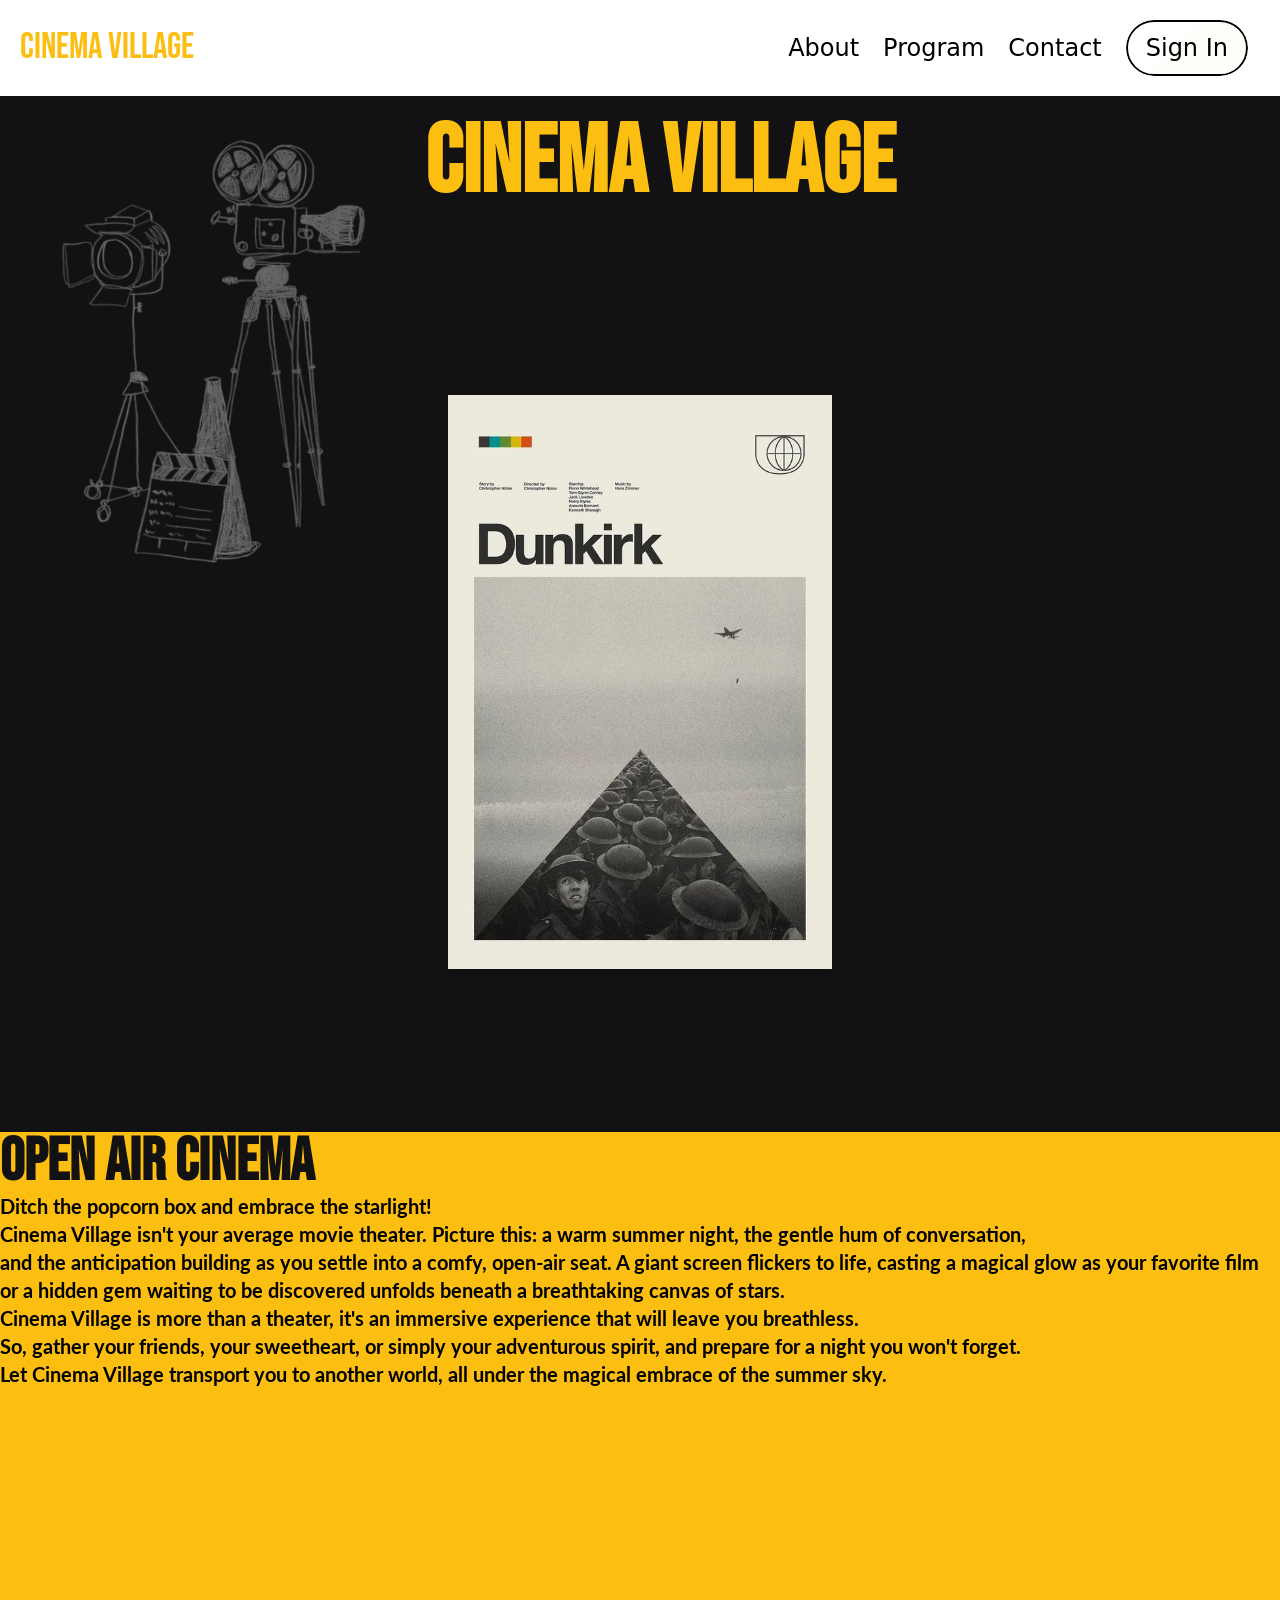
==== public/index.html @ d04175e1 "First Revamp Revamp of the first part of the site" ====
<!DOCTYPE html>

<html>

<head>
    <meta charset="utf-8">

    <title>Cinema Village</title>

    <meta name="description" content="">
    <meta name="viewport" content="width=device-width, initial-scale=1">

    <link rel="stylesheet" href="output.css">
    <script src="./script.js" defer></script>
    <script src="./Animation.js" defer></script>
    <script src="~/js/LoginSignUpForm.js" defer></script>
    <link rel="icon" href="./img/IuliaLogo.png">
    <link rel="preconnect" href="https://fonts.googleapis.com">
    <link rel="preconnect" href="https://fonts.gstatic.com" crossorigin>
    <link href="https://fonts.googleapis.com/css2?family=Bebas+Neue&family=Cormorant+Garamond:ital,wght@0,300;0,400;0,500;0,600;0,700;1,300;1,400;1,500;1,600;1,700&family=Fraunces:ital,opsz,wght@0,9..144,100..900;1,9..144,100..900&family=Gothic+A1&family=Hanken+Grotesk:ital,wght@0,100..900;1,100..900&family=Lato:ital,wght@0,100;0,300;0,400;0,700;0,900;1,100;1,300;1,400;1,700;1,900&family=Lora:ital,wght@0,400..700;1,400..700&family=Montserrat:ital,wght@0,100..900;1,100..900&family=Nunito:ital,wght@0,200..1000;1,200..1000&family=Playfair+Display:ital,wght@0,400..900;1,400..900&display=swap" rel="stylesheet">
   
    <script src="https://cdnjs.cloudflare.com/ajax/libs/animejs/3.2.2/anime.min.js" integrity="sha512-aNMyYYxdIxIaot0Y1/PLuEu3eipGCmsEUBrUq+7aVyPGMFH8z0eTP0tkqAvv34fzN6z+201d3T8HPb1svWSKHQ==" crossorigin="anonymous" referrerpolicy="no-referrer"></script>
    <script src="https://kit.fontawesome.com/7d75bced7a.js" crossorigin="anonymous"></script>
    <script src="https://ajax.googleapis.com/ajax/libs/jquery/3.7.1/jquery.min.js"></script>
    <script src="https://cdnjs.cloudflare.com/ajax/libs/jquery-validate/1.19.5/jquery.validate.min.js" integrity="sha512-rstIgDs0xPgmG6RX1Aba4KV5cWJbAMcvRCVmglpam9SoHZiUCyQVDdH2LPlxoHtrv17XWblE/V/PP+Tr04hbtA==" crossorigin="anonymous" referrerpolicy="no-referrer"></script>
    <script src="https://cdnjs.cloudflare.com/ajax/libs/jquery-validation-unobtrusive/4.0.0/jquery.validate.unobtrusive.min.js" integrity="sha512-xq+Vm8jC94ynOikewaQXMEkJIOBp7iArs3IhFWSWdRT3Pq8wFz46p+ZDFAR7kHnSFf+zUv52B3prRYnbDRdgog==" crossorigin="anonymous" referrerpolicy="no-referrer"></script>


</head>

<body class="">
    <div>
        <div id="overlay" class="fixed bg-opacity-30 bg-night h-screen w-screen z-30 hidden ">
            <div class="flex flex-row-reverse mr-8 mt-6 opacity-100 ">
                <button id="close" class="opacity-100">

                    <span class="absolute block w-10  h-1 rounded-full rotate-45 bg-night opacity-100"></span>
                    <span class="block w-10  h-1 rounded-full -rotate-45 bg-night opacity-100"></span>

                </button>
            </div>

            <div class="flex items-center justify-center">
                <div id="transition" class="z-20 flex flex-col items-center content-center justify-evenly rounded-l-full bg-lavender-bush">

                    <img class="w-36 h-auto " src="./img/IuliaLogo.png">
                    <button id="logIn" class="mb-4 ml-10 text-lg font-BarlowSemiCondensed text-neutral-400">Log In -></button>

                </div>
                <div>
                    <div id="SignUp" class="z-30 text-center h-auto gap-5 w-44 mt-5 p-28 pt-4 bg-mustard-100 rounded-xl flex flex-col justify-start items-center md:px-44 shadow-2xl">

                        <h1 id="FormTitle" class=" w-48 text-lavender-bush font-Fraunces text-4xl p-0 m-0 mb-2 ">Sign Up</h1>

                        <partial name="/Views/Shared/Forms/FormSignUp.cshtml" model="@Model.SignUpAppModel" />

                    </div>

                    <div id="LogIn" class="hidden z-30 text-center h-auto gap-5 w-44 mt-5 p-28 pt-4 bg-mustard-100 rounded-xl flex flex-col justify-start items-center md:px-44 shadow-2xl">

                        <h1 id="FormTitle" class=" w-48 text-lavender-bush font-Fraunces text-4xl p-0 m-0 mb-2 ">Log In</h1>

                        <partial name="/Views/Shared/Forms/FormLogIn.cshtml" model="@Model.LogInAppModel" />

                    </div>


                </div>
            </div>
        </div>
    </div>

    <div>
        <nav class="flex items-center justify-between bg-zinc-50 p-5 text-slate-700">
            <a href="/" class="text-4xl font-Bebas-Neue text-mustard-200">Cinema Village</a>
            <ul id="navItems" class="hidden items-center sm:flex md:flex-row md:gap-6 md:mr-3 md:text-2xl md:visible">

                <li class="hover:text-mustard-200"> <a href="./">About</a></li>
                <li class="hover:text-mustard-200"> <a href="./ProgramFilme.html">Program</a></li>
                <li class="hover:text-mustard-200"> <a href="./">Contact</a></li>

        
                <button id="join" class="relative inline-flex items-center justify-start px-5 py-3 overflow-hidden font-BarlowSemiCondensed rounded-full group">
                    <span class="w-32 h-32 rotate-45 translate-x-12 -translate-y-2 absolute left-0 top-0 bg-mustard-200 opacity-[3%]"></span>
                    <span class="absolute top-0 left-0 w-48 h-48 -mt-1 transition-all duration-500 ease-in-out rotate-45 -translate-x-56 -translate-y-24 bg-mustard-100 opacity-100 group-hover:-translate-x-8"></span>
                    <span class="relative w-full text-left text-slate-800 transition-colors duration-200 ease-in-out group-hover:text-white">
                        Sign In
                    </span>
                    <span class="absolute inset-0 border-2 border-slate-800 rounded-full hover:border-red-400"></span>

                </button>
            </ul>
        </nav>
    </div>

    <div  class="h-screen">
        <div class=" gap-0 flex items-center justify-center flex-col bg-night">

            <div class="text-center ">
                <h1 class="w-full text-8xl z-20 m-5 font-Bebas-Neue font-bold text-mustard-200">Cinema Village</h1>
            </div>
            <div class="grid grid-cols-3 grid-rows-1 ">
                <div class="col-start-1 col-span-1 row-start-1 relative md:bottom-1/4  2xl:bottom-[10%] opacity-50">
                    <img class="invert" src="./img/HeroImage.png">
                </div>
                <div id="mainBackground" class="col-span-3 col-start-1 row-start-1 flex flex-grow overscroll-none items-center justify-center h-screen w-full relative bg-no-repeat bg-center bg-auto">

                    <div class="relative m-0 left-20 scale-75 grayscale max-w-96 h-auto rounded-lg opacity-70 shadow-md">
                        <button id="prev">
                            <img id="img3" src="https://i.pinimg.com/564x/5a/6c/d5/5a6cd5209511b24562fc58f6d86dac2a.jpg">
                        </button>
                    </div>

                    <div class="relative m-0 max-w-96 z-20 rounded-md hover:ease-in hover:duration-200 hover:scale-110
                            sm:max-w-96
                            md:max-w-96 md:h-auto md:shadow-lg ">
                        <img id="img1" class="" src="img/MoviePoster1.jpg">

                    </div>
                    <div class=" relative right-20 m-0 max-w-96 scale-75
                            sm:max-w-96
                            md:max-w-96 md:h-auto  md:rounded-md md:opacity-70 md:shadow-md grayscale">
                        <button id="next">
                            <img id="img2" src="https://i.pinimg.com/564x/c4/a1/66/c4a1662eec2aeb848ed172b3677eb02b.jpg">
                        </button>
                    </div>
                
                </div>
            </div>
        </div>
        <div class="bg-mustard-200 h-screen">
            <h1 class="text-6xl font-Bebas-Neue text-night font-bold">Open Air Cinema</h1>
            <p class="text-xl text-zinc-800 font-Lato font-bold">
                Ditch the popcorn box and embrace the starlight! 
                <br>
                    Cinema Village isn't your average movie theater. Picture this: a warm summer night, the gentle hum of conversation,
                    <br>
                        and the anticipation building as you settle into a comfy, open-air seat. A giant screen flickers to life, casting a magical glow as your favorite film
                        <br> or a hidden gem waiting to be discovered unfolds beneath a breathtaking canvas of stars. 
                        <br>Cinema Village is more than a theater, it's an immersive experience that will leave you breathless. 
                        <br>So, gather your friends, your sweetheart, or simply your adventurous spirit, and prepare for a night you won't forget.
                        <br>
                            Let Cinema Village transport you to another world, all under the magical embrace of the summer sky.
            </p>
        </div>
    </div>
    
   
</body>

</html>
---- public/output.css ----
/*
! tailwindcss v3.4.3 | MIT License | https://tailwindcss.com
*/

/*
1. Prevent padding and border from affecting element width. (https://github.com/mozdevs/cssremedy/issues/4)
2. Allow adding a border to an element by just adding a border-width. (https://github.com/tailwindcss/tailwindcss/pull/116)
*/

*,
::before,
::after {
  box-sizing: border-box;
  /* 1 */
  border-width: 0;
  /* 2 */
  border-style: solid;
  /* 2 */
  border-color: currentColor;
  /* 2 */
}

::before,
::after {
  --tw-content: '';
}

/*
1. Use a consistent sensible line-height in all browsers.
2. Prevent adjustments of font size after orientation changes in iOS.
3. Use a more readable tab size.
4. Use the user's configured `sans` font-family by default.
5. Use the user's configured `sans` font-feature-settings by default.
6. Use the user's configured `sans` font-variation-settings by default.
7. Disable tap highlights on iOS
*/

html,
:host {
  line-height: 1.5;
  /* 1 */
  -webkit-text-size-adjust: 100%;
  /* 2 */
  -moz-tab-size: 4;
  /* 3 */
  -o-tab-size: 4;
     tab-size: 4;
  /* 3 */
  font-family: ui-sans-serif, system-ui, sans-serif, "Apple Color Emoji", "Segoe UI Emoji", "Segoe UI Symbol", "Noto Color Emoji";
  /* 4 */
  font-feature-settings: normal;
  /* 5 */
  font-variation-settings: normal;
  /* 6 */
  -webkit-tap-highlight-color: transparent;
  /* 7 */
}

/*
1. Remove the margin in all browsers.
2. Inherit line-height from `html` so users can set them as a class directly on the `html` element.
*/

body {
  margin: 0;
  /* 1 */
  line-height: inherit;
  /* 2 */
}

/*
1. Add the correct height in Firefox.
2. Correct the inheritance of border color in Firefox. (https://bugzilla.mozilla.org/show_bug.cgi?id=190655)
3. Ensure horizontal rules are visible by default.
*/

hr {
  height: 0;
  /* 1 */
  color: inherit;
  /* 2 */
  border-top-width: 1px;
  /* 3 */
}

/*
Add the correct text decoration in Chrome, Edge, and Safari.
*/

abbr:where([title]) {
  -webkit-text-decoration: underline dotted;
          text-decoration: underline dotted;
}

/*
Remove the default font size and weight for headings.
*/

h1,
h2,
h3,
h4,
h5,
h6 {
  font-size: inherit;
  font-weight: inherit;
}

/*
Reset links to optimize for opt-in styling instead of opt-out.
*/

a {
  color: inherit;
  text-decoration: inherit;
}

/*
Add the correct font weight in Edge and Safari.
*/

b,
strong {
  font-weight: bolder;
}

/*
1. Use the user's configured `mono` font-family by default.
2. Use the user's configured `mono` font-feature-settings by default.
3. Use the user's configured `mono` font-variation-settings by default.
4. Correct the odd `em` font sizing in all browsers.
*/

code,
kbd,
samp,
pre {
  font-family: ui-monospace, SFMono-Regular, Menlo, Monaco, Consolas, "Liberation Mono", "Courier New", monospace;
  /* 1 */
  font-feature-settings: normal;
  /* 2 */
  font-variation-settings: normal;
  /* 3 */
  font-size: 1em;
  /* 4 */
}

/*
Add the correct font size in all browsers.
*/

small {
  font-size: 80%;
}

/*
Prevent `sub` and `sup` elements from affecting the line height in all browsers.
*/

sub,
sup {
  font-size: 75%;
  line-height: 0;
  position: relative;
  vertical-align: baseline;
}

sub {
  bottom: -0.25em;
}

sup {
  top: -0.5em;
}

/*
1. Remove text indentation from table contents in Chrome and Safari. (https://bugs.chromium.org/p/chromium/issues/detail?id=999088, https://bugs.webkit.org/show_bug.cgi?id=201297)
2. Correct table border color inheritance in all Chrome and Safari. (https://bugs.chromium.org/p/chromium/issues/detail?id=935729, https://bugs.webkit.org/show_bug.cgi?id=195016)
3. Remove gaps between table borders by default.
*/

table {
  text-indent: 0;
  /* 1 */
  border-color: inherit;
  /* 2 */
  border-collapse: collapse;
  /* 3 */
}

/*
1. Change the font styles in all browsers.
2. Remove the margin in Firefox and Safari.
3. Remove default padding in all browsers.
*/

button,
input,
optgroup,
select,
textarea {
  font-family: inherit;
  /* 1 */
  font-feature-settings: inherit;
  /* 1 */
  font-variation-settings: inherit;
  /* 1 */
  font-size: 100%;
  /* 1 */
  font-weight: inherit;
  /* 1 */
  line-height: inherit;
  /* 1 */
  letter-spacing: inherit;
  /* 1 */
  color: inherit;
  /* 1 */
  margin: 0;
  /* 2 */
  padding: 0;
  /* 3 */
}

/*
Remove the inheritance of text transform in Edge and Firefox.
*/

button,
select {
  text-transform: none;
}

/*
1. Correct the inability to style clickable types in iOS and Safari.
2. Remove default button styles.
*/

button,
input:where([type='button']),
input:where([type='reset']),
input:where([type='submit']) {
  -webkit-appearance: button;
  /* 1 */
  background-color: transparent;
  /* 2 */
  background-image: none;
  /* 2 */
}

/*
Use the modern Firefox focus style for all focusable elements.
*/

:-moz-focusring {
  outline: auto;
}

/*
Remove the additional `:invalid` styles in Firefox. (https://github.com/mozilla/gecko-dev/blob/2f9eacd9d3d995c937b4251a5557d95d494c9be1/layout/style/res/forms.css#L728-L737)
*/

:-moz-ui-invalid {
  box-shadow: none;
}

/*
Add the correct vertical alignment in Chrome and Firefox.
*/

progress {
  vertical-align: baseline;
}

/*
Correct the cursor style of increment and decrement buttons in Safari.
*/

::-webkit-inner-spin-button,
::-webkit-outer-spin-button {
  height: auto;
}

/*
1. Correct the odd appearance in Chrome and Safari.
2. Correct the outline style in Safari.
*/

[type='search'] {
  -webkit-appearance: textfield;
  /* 1 */
  outline-offset: -2px;
  /* 2 */
}

/*
Remove the inner padding in Chrome and Safari on macOS.
*/

::-webkit-search-decoration {
  -webkit-appearance: none;
}

/*
1. Correct the inability to style clickable types in iOS and Safari.
2. Change font properties to `inherit` in Safari.
*/

::-webkit-file-upload-button {
  -webkit-appearance: button;
  /* 1 */
  font: inherit;
  /* 2 */
}

/*
Add the correct display in Chrome and Safari.
*/

summary {
  display: list-item;
}

/*
Removes the default spacing and border for appropriate elements.
*/

blockquote,
dl,
dd,
h1,
h2,
h3,
h4,
h5,
h6,
hr,
figure,
p,
pre {
  margin: 0;
}

fieldset {
  margin: 0;
  padding: 0;
}

legend {
  padding: 0;
}

ol,
ul,
menu {
  list-style: none;
  margin: 0;
  padding: 0;
}

/*
Reset default styling for dialogs.
*/

dialog {
  padding: 0;
}

/*
Prevent resizing textareas horizontally by default.
*/

textarea {
  resize: vertical;
}

/*
1. Reset the default placeholder opacity in Firefox. (https://github.com/tailwindlabs/tailwindcss/issues/3300)
2. Set the default placeholder color to the user's configured gray 400 color.
*/

input::-moz-placeholder, textarea::-moz-placeholder {
  opacity: 1;
  /* 1 */
  color: #9ca3af;
  /* 2 */
}

input::placeholder,
textarea::placeholder {
  opacity: 1;
  /* 1 */
  color: #9ca3af;
  /* 2 */
}

/*
Set the default cursor for buttons.
*/

button,
[role="button"] {
  cursor: pointer;
}

/*
Make sure disabled buttons don't get the pointer cursor.
*/

:disabled {
  cursor: default;
}

/*
1. Make replaced elements `display: block` by default. (https://github.com/mozdevs/cssremedy/issues/14)
2. Add `vertical-align: middle` to align replaced elements more sensibly by default. (https://github.com/jensimmons/cssremedy/issues/14#issuecomment-634934210)
   This can trigger a poorly considered lint error in some tools but is included by design.
*/

img,
svg,
video,
canvas,
audio,
iframe,
embed,
object {
  display: block;
  /* 1 */
  vertical-align: middle;
  /* 2 */
}

/*
Constrain images and videos to the parent width and preserve their intrinsic aspect ratio. (https://github.com/mozdevs/cssremedy/issues/14)
*/

img,
video {
  max-width: 100%;
  height: auto;
}

/* Make elements with the HTML hidden attribute stay hidden by default */

[hidden] {
  display: none;
}

*, ::before, ::after {
  --tw-border-spacing-x: 0;
  --tw-border-spacing-y: 0;
  --tw-translate-x: 0;
  --tw-translate-y: 0;
  --tw-rotate: 0;
  --tw-skew-x: 0;
  --tw-skew-y: 0;
  --tw-scale-x: 1;
  --tw-scale-y: 1;
  --tw-pan-x:  ;
  --tw-pan-y:  ;
  --tw-pinch-zoom:  ;
  --tw-scroll-snap-strictness: proximity;
  --tw-gradient-from-position:  ;
  --tw-gradient-via-position:  ;
  --tw-gradient-to-position:  ;
  --tw-ordinal:  ;
  --tw-slashed-zero:  ;
  --tw-numeric-figure:  ;
  --tw-numeric-spacing:  ;
  --tw-numeric-fraction:  ;
  --tw-ring-inset:  ;
  --tw-ring-offset-width: 0px;
  --tw-ring-offset-color: #fff;
  --tw-ring-color: rgb(59 130 246 / 0.5);
  --tw-ring-offset-shadow: 0 0 #0000;
  --tw-ring-shadow: 0 0 #0000;
  --tw-shadow: 0 0 #0000;
  --tw-shadow-colored: 0 0 #0000;
  --tw-blur:  ;
  --tw-brightness:  ;
  --tw-contrast:  ;
  --tw-grayscale:  ;
  --tw-hue-rotate:  ;
  --tw-invert:  ;
  --tw-saturate:  ;
  --tw-sepia:  ;
  --tw-drop-shadow:  ;
  --tw-backdrop-blur:  ;
  --tw-backdrop-brightness:  ;
  --tw-backdrop-contrast:  ;
  --tw-backdrop-grayscale:  ;
  --tw-backdrop-hue-rotate:  ;
  --tw-backdrop-invert:  ;
  --tw-backdrop-opacity:  ;
  --tw-backdrop-saturate:  ;
  --tw-backdrop-sepia:  ;
  --tw-contain-size:  ;
  --tw-contain-layout:  ;
  --tw-contain-paint:  ;
  --tw-contain-style:  ;
}

::backdrop {
  --tw-border-spacing-x: 0;
  --tw-border-spacing-y: 0;
  --tw-translate-x: 0;
  --tw-translate-y: 0;
  --tw-rotate: 0;
  --tw-skew-x: 0;
  --tw-skew-y: 0;
  --tw-scale-x: 1;
  --tw-scale-y: 1;
  --tw-pan-x:  ;
  --tw-pan-y:  ;
  --tw-pinch-zoom:  ;
  --tw-scroll-snap-strictness: proximity;
  --tw-gradient-from-position:  ;
  --tw-gradient-via-position:  ;
  --tw-gradient-to-position:  ;
  --tw-ordinal:  ;
  --tw-slashed-zero:  ;
  --tw-numeric-figure:  ;
  --tw-numeric-spacing:  ;
  --tw-numeric-fraction:  ;
  --tw-ring-inset:  ;
  --tw-ring-offset-width: 0px;
  --tw-ring-offset-color: #fff;
  --tw-ring-color: rgb(59 130 246 / 0.5);
  --tw-ring-offset-shadow: 0 0 #0000;
  --tw-ring-shadow: 0 0 #0000;
  --tw-shadow: 0 0 #0000;
  --tw-shadow-colored: 0 0 #0000;
  --tw-blur:  ;
  --tw-brightness:  ;
  --tw-contrast:  ;
  --tw-grayscale:  ;
  --tw-hue-rotate:  ;
  --tw-invert:  ;
  --tw-saturate:  ;
  --tw-sepia:  ;
  --tw-drop-shadow:  ;
  --tw-backdrop-blur:  ;
  --tw-backdrop-brightness:  ;
  --tw-backdrop-contrast:  ;
  --tw-backdrop-grayscale:  ;
  --tw-backdrop-hue-rotate:  ;
  --tw-backdrop-invert:  ;
  --tw-backdrop-opacity:  ;
  --tw-backdrop-saturate:  ;
  --tw-backdrop-sepia:  ;
  --tw-contain-size:  ;
  --tw-contain-layout:  ;
  --tw-contain-paint:  ;
  --tw-contain-style:  ;
}

.visible {
  visibility: visible;
}

.fixed {
  position: fixed;
}

.absolute {
  position: absolute;
}

.relative {
  position: relative;
}

.inset-0 {
  inset: 0px;
}

.bottom-96 {
  bottom: 24rem;
}

.left-0 {
  left: 0px;
}

.left-20 {
  left: 5rem;
}

.right-20 {
  right: 5rem;
}

.top-0 {
  top: 0px;
}

.z-20 {
  z-index: 20;
}

.z-30 {
  z-index: 30;
}

.z-\[10\] {
  z-index: 10;
}

.col-span-1 {
  grid-column: span 1 / span 1;
}

.col-span-3 {
  grid-column: span 3 / span 3;
}

.col-start-1 {
  grid-column-start: 1;
}

.col-start-2 {
  grid-column-start: 2;
}

.col-end-2 {
  grid-column-end: 2;
}

.col-end-3 {
  grid-column-end: 3;
}

.col-end-5 {
  grid-column-end: 5;
}

.row-span-2 {
  grid-row: span 2 / span 2;
}

.row-start-1 {
  grid-row-start: 1;
}

.row-start-2 {
  grid-row-start: 2;
}

.row-end-2 {
  grid-row-end: 2;
}

.row-end-3 {
  grid-row-end: 3;
}

.m-0 {
  margin: 0px;
}

.m-10 {
  margin: 2.5rem;
}

.m-4 {
  margin: 1rem;
}

.m-5 {
  margin: 1.25rem;
}

.-mt-1 {
  margin-top: -0.25rem;
}

.mb-2 {
  margin-bottom: 0.5rem;
}

.mb-4 {
  margin-bottom: 1rem;
}

.ml-10 {
  margin-left: 2.5rem;
}

.ml-7 {
  margin-left: 1.75rem;
}

.mr-10 {
  margin-right: 2.5rem;
}

.mr-8 {
  margin-right: 2rem;
}

.mt-5 {
  margin-top: 1.25rem;
}

.mt-6 {
  margin-top: 1.5rem;
}

.block {
  display: block;
}

.inline-block {
  display: inline-block;
}

.inline {
  display: inline;
}

.flex {
  display: flex;
}

.inline-flex {
  display: inline-flex;
}

.grid {
  display: grid;
}

.hidden {
  display: none;
}

.h-1 {
  height: 0.25rem;
}

.h-32 {
  height: 8rem;
}

.h-48 {
  height: 12rem;
}

.h-56 {
  height: 14rem;
}

.h-auto {
  height: auto;
}

.h-full {
  height: 100%;
}

.h-screen {
  height: 100vh;
}

.w-1\/2 {
  width: 50%;
}

.w-10 {
  width: 2.5rem;
}

.w-3\/4 {
  width: 75%;
}

.w-32 {
  width: 8rem;
}

.w-36 {
  width: 9rem;
}

.w-44 {
  width: 11rem;
}

.w-48 {
  width: 12rem;
}

.w-7 {
  width: 1.75rem;
}

.w-fit {
  width: -moz-fit-content;
  width: fit-content;
}

.w-full {
  width: 100%;
}

.w-screen {
  width: 100vw;
}

.max-w-96 {
  max-width: 24rem;
}

.flex-grow {
  flex-grow: 1;
}

.-translate-x-56 {
  --tw-translate-x: -14rem;
  transform: translate(var(--tw-translate-x), var(--tw-translate-y)) rotate(var(--tw-rotate)) skewX(var(--tw-skew-x)) skewY(var(--tw-skew-y)) scaleX(var(--tw-scale-x)) scaleY(var(--tw-scale-y));
}

.-translate-y-2 {
  --tw-translate-y: -0.5rem;
  transform: translate(var(--tw-translate-x), var(--tw-translate-y)) rotate(var(--tw-rotate)) skewX(var(--tw-skew-x)) skewY(var(--tw-skew-y)) scaleX(var(--tw-scale-x)) scaleY(var(--tw-scale-y));
}

.-translate-y-24 {
  --tw-translate-y: -6rem;
  transform: translate(var(--tw-translate-x), var(--tw-translate-y)) rotate(var(--tw-rotate)) skewX(var(--tw-skew-x)) skewY(var(--tw-skew-y)) scaleX(var(--tw-scale-x)) scaleY(var(--tw-scale-y));
}

.translate-x-1 {
  --tw-translate-x: 0.25rem;
  transform: translate(var(--tw-translate-x), var(--tw-translate-y)) rotate(var(--tw-rotate)) skewX(var(--tw-skew-x)) skewY(var(--tw-skew-y)) scaleX(var(--tw-scale-x)) scaleY(var(--tw-scale-y));
}

.translate-x-12 {
  --tw-translate-x: 3rem;
  transform: translate(var(--tw-translate-x), var(--tw-translate-y)) rotate(var(--tw-rotate)) skewX(var(--tw-skew-x)) skewY(var(--tw-skew-y)) scaleX(var(--tw-scale-x)) scaleY(var(--tw-scale-y));
}

.translate-y-1 {
  --tw-translate-y: 0.25rem;
  transform: translate(var(--tw-translate-x), var(--tw-translate-y)) rotate(var(--tw-rotate)) skewX(var(--tw-skew-x)) skewY(var(--tw-skew-y)) scaleX(var(--tw-scale-x)) scaleY(var(--tw-scale-y));
}

.-rotate-45 {
  --tw-rotate: -45deg;
  transform: translate(var(--tw-translate-x), var(--tw-translate-y)) rotate(var(--tw-rotate)) skewX(var(--tw-skew-x)) skewY(var(--tw-skew-y)) scaleX(var(--tw-scale-x)) scaleY(var(--tw-scale-y));
}

.rotate-45 {
  --tw-rotate: 45deg;
  transform: translate(var(--tw-translate-x), var(--tw-translate-y)) rotate(var(--tw-rotate)) skewX(var(--tw-skew-x)) skewY(var(--tw-skew-y)) scaleX(var(--tw-scale-x)) scaleY(var(--tw-scale-y));
}

.scale-75 {
  --tw-scale-x: .75;
  --tw-scale-y: .75;
  transform: translate(var(--tw-translate-x), var(--tw-translate-y)) rotate(var(--tw-rotate)) skewX(var(--tw-skew-x)) skewY(var(--tw-skew-y)) scaleX(var(--tw-scale-x)) scaleY(var(--tw-scale-y));
}

.transform {
  transform: translate(var(--tw-translate-x), var(--tw-translate-y)) rotate(var(--tw-rotate)) skewX(var(--tw-skew-x)) skewY(var(--tw-skew-y)) scaleX(var(--tw-scale-x)) scaleY(var(--tw-scale-y));
}

.grid-cols-3 {
  grid-template-columns: repeat(3, minmax(0, 1fr));
}

.grid-rows-1 {
  grid-template-rows: repeat(1, minmax(0, 1fr));
}

.grid-rows-2 {
  grid-template-rows: repeat(2, minmax(0, 1fr));
}

.flex-row-reverse {
  flex-direction: row-reverse;
}

.flex-col {
  flex-direction: column;
}

.flex-wrap {
  flex-wrap: wrap;
}

.content-center {
  align-content: center;
}

.items-center {
  align-items: center;
}

.justify-start {
  justify-content: flex-start;
}

.justify-center {
  justify-content: center;
}

.justify-between {
  justify-content: space-between;
}

.justify-evenly {
  justify-content: space-evenly;
}

.justify-items-center {
  justify-items: center;
}

.gap-0 {
  gap: 0px;
}

.gap-4 {
  gap: 1rem;
}

.gap-5 {
  gap: 1.25rem;
}

.gap-7 {
  gap: 1.75rem;
}

.overflow-hidden {
  overflow: hidden;
}

.overscroll-none {
  overscroll-behavior: none;
}

.rounded-full {
  border-radius: 9999px;
}

.rounded-lg {
  border-radius: 0.5rem;
}

.rounded-md {
  border-radius: 0.375rem;
}

.rounded-xl {
  border-radius: 0.75rem;
}

.rounded-l-full {
  border-top-left-radius: 9999px;
  border-bottom-left-radius: 9999px;
}

.rounded-r-full {
  border-top-right-radius: 9999px;
  border-bottom-right-radius: 9999px;
}

.rounded-t-xl {
  border-top-left-radius: 0.75rem;
  border-top-right-radius: 0.75rem;
}

.border-2 {
  border-width: 2px;
}

.border-b-2 {
  border-bottom-width: 2px;
}

.border-b-4 {
  border-bottom-width: 4px;
}

.border-lavender-bush {
  --tw-border-opacity: 1;
  border-color: rgb(238 238 238 / var(--tw-border-opacity));
}

.border-mustard-200 {
  --tw-border-opacity: 1;
  border-color: rgb(252 190 17 / var(--tw-border-opacity));
}

.bg-lavender-bush {
  --tw-bg-opacity: 1;
  background-color: rgb(238 238 238 / var(--tw-bg-opacity));
}

.bg-mustard-100 {
  --tw-bg-opacity: 1;
  background-color: rgb(255 212 71 / var(--tw-bg-opacity));
}

.bg-mustard-200 {
  --tw-bg-opacity: 1;
  background-color: rgb(252 190 17 / var(--tw-bg-opacity));
}

.bg-night {
  --tw-bg-opacity: 1;
  background-color: rgb(18 17 19 / var(--tw-bg-opacity));
}

.bg-opacity-30 {
  --tw-bg-opacity: 0.3;
}

.bg-auto {
  background-size: auto;
}

.bg-center {
  background-position: center;
}

.bg-no-repeat {
  background-repeat: no-repeat;
}

.p-0 {
  padding: 0px;
}

.p-28 {
  padding: 7rem;
}

.p-5 {
  padding: 1.25rem;
}

.px-10 {
  padding-left: 2.5rem;
  padding-right: 2.5rem;
}

.px-4 {
  padding-left: 1rem;
  padding-right: 1rem;
}

.px-5 {
  padding-left: 1.25rem;
  padding-right: 1.25rem;
}

.py-3 {
  padding-top: 0.75rem;
  padding-bottom: 0.75rem;
}

.py-4 {
  padding-top: 1rem;
  padding-bottom: 1rem;
}

.pt-4 {
  padding-top: 1rem;
}

.text-left {
  text-align: left;
}

.text-center {
  text-align: center;
}

.font-Bebas-Neue {
  font-family: Bebas Neue, serif;
}

.font-Hanken-Grotesk {
  font-family: Hanken Grotesk, serif;
}

.font-Lato {
  font-family: Lato, serif;
}

.text-2xl {
  font-size: 1.5rem;
  line-height: 2rem;
}

.text-4xl {
  font-size: 2.25rem;
  line-height: 2.5rem;
}

.text-6xl {
  font-size: 3.75rem;
  line-height: 1;
}

.text-8xl {
  font-size: 6rem;
  line-height: 1;
}

.text-lg {
  font-size: 1.125rem;
  line-height: 1.75rem;
}

.text-xl {
  font-size: 1.25rem;
  line-height: 1.75rem;
}

.font-bold {
  font-weight: 700;
}

.text-lavender-bush {
  --tw-text-opacity: 1;
  color: rgb(238 238 238 / var(--tw-text-opacity));
}

.text-mustard-200 {
  --tw-text-opacity: 1;
  color: rgb(252 190 17 / var(--tw-text-opacity));
}

.text-night {
  --tw-text-opacity: 1;
  color: rgb(18 17 19 / var(--tw-text-opacity));
}

.opacity-100 {
  opacity: 1;
}

.opacity-35 {
  opacity: 0.35;
}

.opacity-50 {
  opacity: 0.5;
}

.opacity-70 {
  opacity: 0.7;
}

.opacity-\[3\%\] {
  opacity: 3%;
}

.shadow-2xl {
  --tw-shadow: 0 25px 50px -12px rgb(0 0 0 / 0.25);
  --tw-shadow-colored: 0 25px 50px -12px var(--tw-shadow-color);
  box-shadow: var(--tw-ring-offset-shadow, 0 0 #0000), var(--tw-ring-shadow, 0 0 #0000), var(--tw-shadow);
}

.shadow-md {
  --tw-shadow: 0 4px 6px -1px rgb(0 0 0 / 0.1), 0 2px 4px -2px rgb(0 0 0 / 0.1);
  --tw-shadow-colored: 0 4px 6px -1px var(--tw-shadow-color), 0 2px 4px -2px var(--tw-shadow-color);
  box-shadow: var(--tw-ring-offset-shadow, 0 0 #0000), var(--tw-ring-shadow, 0 0 #0000), var(--tw-shadow);
}

.grayscale {
  --tw-grayscale: grayscale(100%);
  filter: var(--tw-blur) var(--tw-brightness) var(--tw-contrast) var(--tw-grayscale) var(--tw-hue-rotate) var(--tw-invert) var(--tw-saturate) var(--tw-sepia) var(--tw-drop-shadow);
}

.invert {
  --tw-invert: invert(100%);
  filter: var(--tw-blur) var(--tw-brightness) var(--tw-contrast) var(--tw-grayscale) var(--tw-hue-rotate) var(--tw-invert) var(--tw-saturate) var(--tw-sepia) var(--tw-drop-shadow);
}

.transition {
  transition-property: color, background-color, border-color, text-decoration-color, fill, stroke, opacity, box-shadow, transform, filter, -webkit-backdrop-filter;
  transition-property: color, background-color, border-color, text-decoration-color, fill, stroke, opacity, box-shadow, transform, filter, backdrop-filter;
  transition-property: color, background-color, border-color, text-decoration-color, fill, stroke, opacity, box-shadow, transform, filter, backdrop-filter, -webkit-backdrop-filter;
  transition-timing-function: cubic-bezier(0.4, 0, 0.2, 1);
  transition-duration: 150ms;
}

.transition-all {
  transition-property: all;
  transition-timing-function: cubic-bezier(0.4, 0, 0.2, 1);
  transition-duration: 150ms;
}

.transition-colors {
  transition-property: color, background-color, border-color, text-decoration-color, fill, stroke;
  transition-timing-function: cubic-bezier(0.4, 0, 0.2, 1);
  transition-duration: 150ms;
}

.duration-200 {
  transition-duration: 200ms;
}

.duration-500 {
  transition-duration: 500ms;
}

.ease-in-out {
  transition-timing-function: cubic-bezier(0.4, 0, 0.2, 1);
}

.ease-out {
  transition-timing-function: cubic-bezier(0, 0, 0.2, 1);
}

.hover\:scale-110:hover {
  --tw-scale-x: 1.1;
  --tw-scale-y: 1.1;
  transform: translate(var(--tw-translate-x), var(--tw-translate-y)) rotate(var(--tw-rotate)) skewX(var(--tw-skew-x)) skewY(var(--tw-skew-y)) scaleX(var(--tw-scale-x)) scaleY(var(--tw-scale-y));
}

.hover\:text-mustard-200:hover {
  --tw-text-opacity: 1;
  color: rgb(252 190 17 / var(--tw-text-opacity));
}

.hover\:duration-200:hover {
  transition-duration: 200ms;
}

.hover\:ease-in:hover {
  transition-timing-function: cubic-bezier(0.4, 0, 1, 1);
}

.group:hover .group-hover\:-translate-x-0 {
  --tw-translate-x: -0px;
  transform: translate(var(--tw-translate-x), var(--tw-translate-y)) rotate(var(--tw-rotate)) skewX(var(--tw-skew-x)) skewY(var(--tw-skew-y)) scaleX(var(--tw-scale-x)) scaleY(var(--tw-scale-y));
}

.group:hover .group-hover\:-translate-x-8 {
  --tw-translate-x: -2rem;
  transform: translate(var(--tw-translate-x), var(--tw-translate-y)) rotate(var(--tw-rotate)) skewX(var(--tw-skew-x)) skewY(var(--tw-skew-y)) scaleX(var(--tw-scale-x)) scaleY(var(--tw-scale-y));
}

.group:hover .group-hover\:-translate-y-0 {
  --tw-translate-y: -0px;
  transform: translate(var(--tw-translate-x), var(--tw-translate-y)) rotate(var(--tw-rotate)) skewX(var(--tw-skew-x)) skewY(var(--tw-skew-y)) scaleX(var(--tw-scale-x)) scaleY(var(--tw-scale-y));
}

.group:hover .group-hover\:bg-lavender-bush {
  --tw-bg-opacity: 1;
  background-color: rgb(238 238 238 / var(--tw-bg-opacity));
}

.group:hover .group-hover\:text-night {
  --tw-text-opacity: 1;
  color: rgb(18 17 19 / var(--tw-text-opacity));
}

@media (min-width: 640px) {
  .sm\:flex {
    display: flex;
  }

  .sm\:max-w-96 {
    max-width: 24rem;
  }
}

@media (min-width: 768px) {
  .md\:visible {
    visibility: visible;
  }

  .md\:bottom-1\/4 {
    bottom: 25%;
  }

  .md\:mr-3 {
    margin-right: 0.75rem;
  }

  .md\:hidden {
    display: none;
  }

  .md\:h-auto {
    height: auto;
  }

  .md\:max-w-96 {
    max-width: 24rem;
  }

  .md\:flex-row {
    flex-direction: row;
  }

  .md\:gap-6 {
    gap: 1.5rem;
  }

  .md\:rounded-md {
    border-radius: 0.375rem;
  }

  .md\:px-44 {
    padding-left: 11rem;
    padding-right: 11rem;
  }

  .md\:text-2xl {
    font-size: 1.5rem;
    line-height: 2rem;
  }

  .md\:opacity-70 {
    opacity: 0.7;
  }

  .md\:shadow-lg {
    --tw-shadow: 0 10px 15px -3px rgb(0 0 0 / 0.1), 0 4px 6px -4px rgb(0 0 0 / 0.1);
    --tw-shadow-colored: 0 10px 15px -3px var(--tw-shadow-color), 0 4px 6px -4px var(--tw-shadow-color);
    box-shadow: var(--tw-ring-offset-shadow, 0 0 #0000), var(--tw-ring-shadow, 0 0 #0000), var(--tw-shadow);
  }

  .md\:shadow-md {
    --tw-shadow: 0 4px 6px -1px rgb(0 0 0 / 0.1), 0 2px 4px -2px rgb(0 0 0 / 0.1);
    --tw-shadow-colored: 0 4px 6px -1px var(--tw-shadow-color), 0 2px 4px -2px var(--tw-shadow-color);
    box-shadow: var(--tw-ring-offset-shadow, 0 0 #0000), var(--tw-ring-shadow, 0 0 #0000), var(--tw-shadow);
  }
}

@media (min-width: 1536px) {
  .\32xl\:bottom-\[10\%\] {
    bottom: 10%;
  }
}
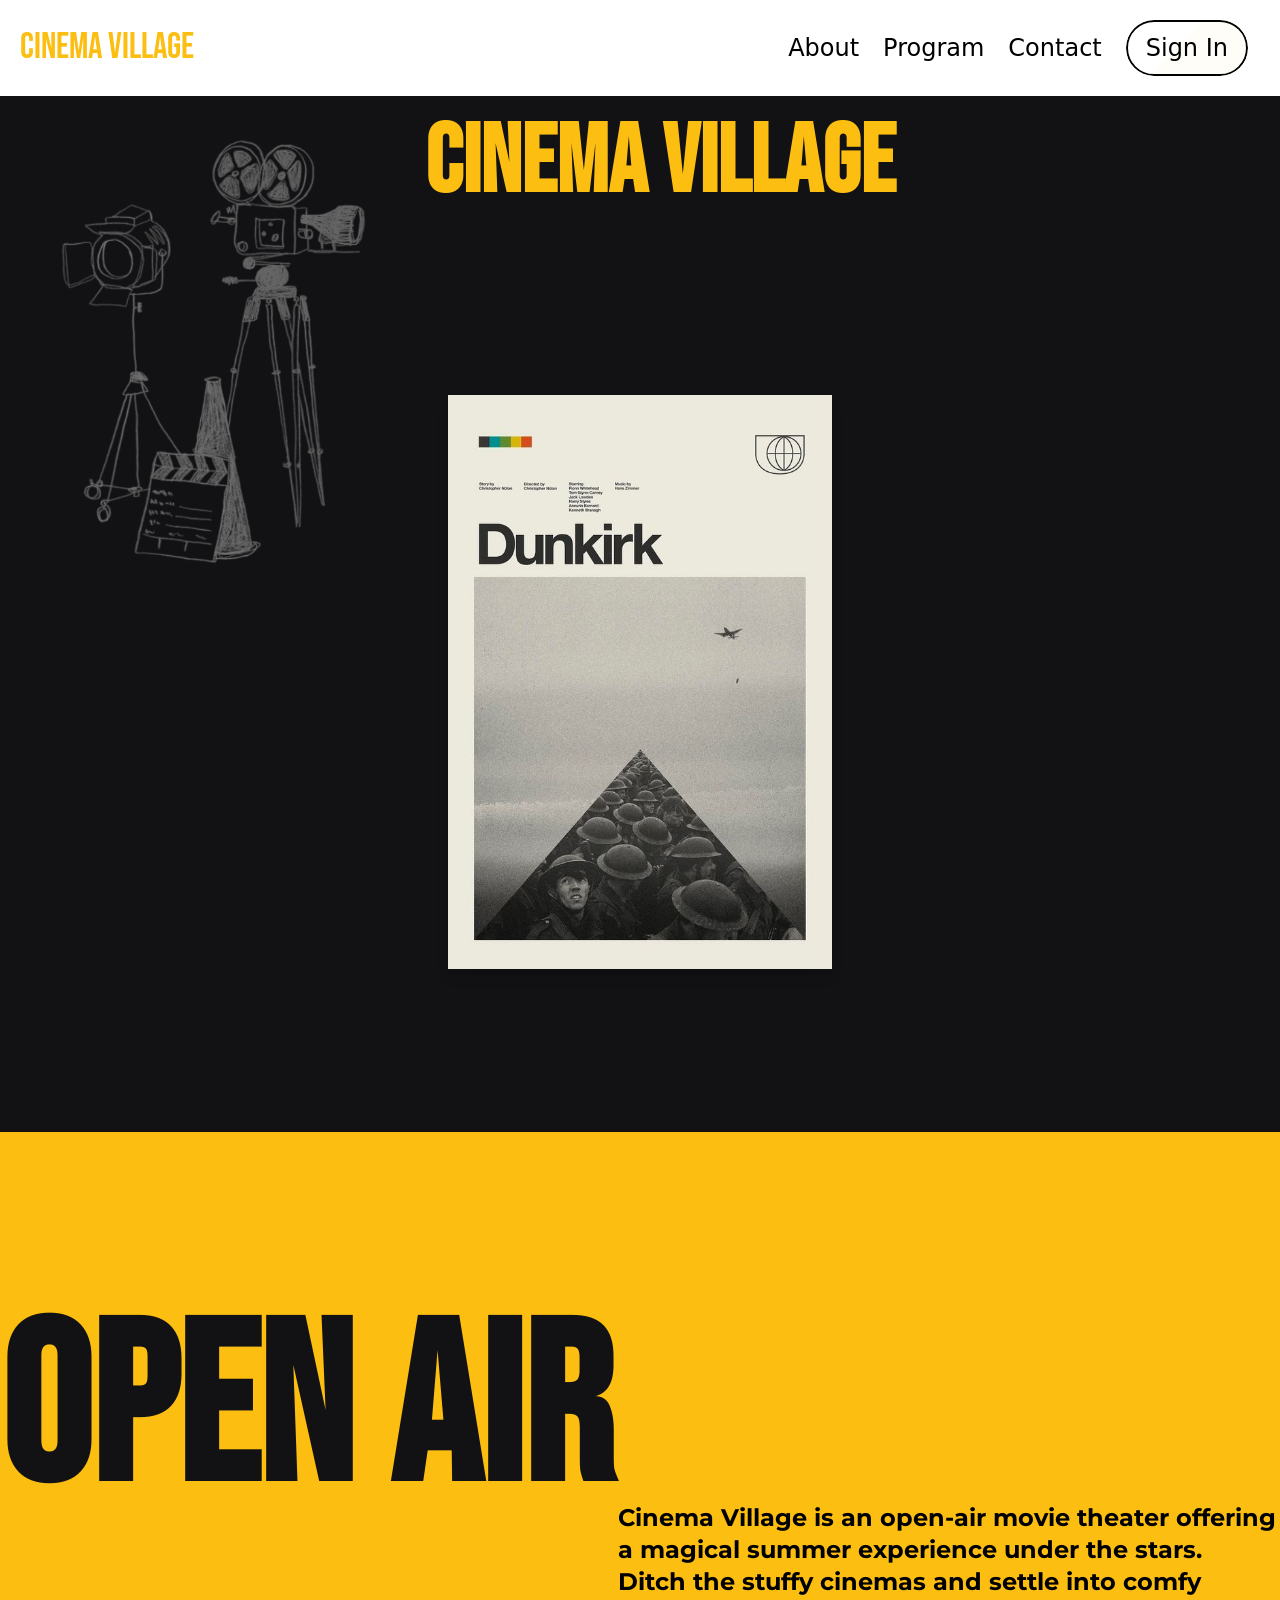
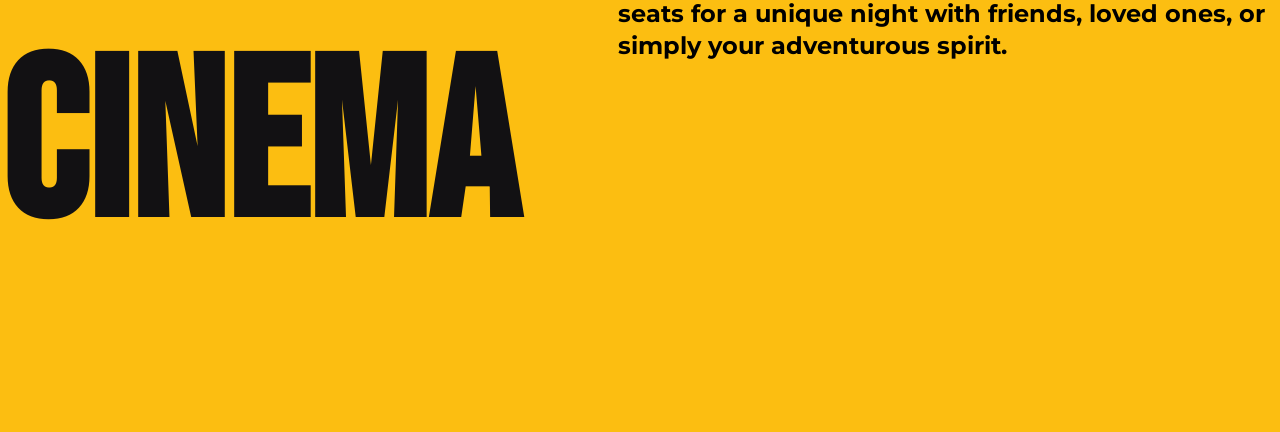
==== commit 9f925ffd: "Update on mul[tiple pages Updated paths to everything and visual changes for multiple pages" ====
--- a/public/index.html
+++ b/public/index.html
@@ -51,16 +51,55 @@
                     <div id="SignUp" class="z-30 text-center h-auto gap-5 w-44 mt-5 p-28 pt-4 bg-mustard-100 rounded-xl flex flex-col justify-start items-center md:px-44 shadow-2xl">
 
                         <h1 id="FormTitle" class=" w-48 text-lavender-bush font-Fraunces text-4xl p-0 m-0 mb-2 ">Sign Up</h1>
+                        <form  id="formSignUp" class="flex flex-col gap-3 justify-start items-center font-BarlowSemiCondensed text-xl text-zinc-50">
 
-                        <partial name="/Views/Shared/Forms/FormSignUp.cshtml" model="@Model.SignUpAppModel" />
+                            <label id="FirstName">First Name</label>
+                            <input asp-for="FirstName" id="firstNameInput" class="rounded-full text-night" />
+                        
+
+                            <label id="LastName">Last Name</label>
+                            <input asp-for="LastName" id="lastNameInput" class="rounded-full text-night" />
+                        
+
+                            <label>Email address</label>
+                            <input asp-for="Email" id="emailInput" class="rounded-full text-night" type="email" />
+                       
+
+                            <label>Password</label>
+                            <input asp-for="Password" id="passwordInput" class="rounded-full text-night" type="password" />
+   
+
+                            <label id="repeatPasswordTitle"> Repeat password</label>
+                            <input asp-for="RepeatPassword" id="repeatPasswordInput" class="rounded-full text-night" type="password" />
+
+                            <button id="btnSubmitFormSignUp" class="rounded-full bg-lavender-bush shadow-xl border-r-4 w-36 border-b-4 mt-4 text-night active:translate-y-[2px] active:border-b-2 active:border-r-2">
+                            Sign Up
+                            </button>
+
+                        </form>
+                        
 
                     </div>
 
                     <div id="LogIn" class="hidden z-30 text-center h-auto gap-5 w-44 mt-5 p-28 pt-4 bg-mustard-100 rounded-xl flex flex-col justify-start items-center md:px-44 shadow-2xl">
 
                         <h1 id="FormTitle" class=" w-48 text-lavender-bush font-Fraunces text-4xl p-0 m-0 mb-2 ">Log In</h1>
+                        <form  method="post" id="formLogin" class="flex flex-col gap-3 justify-start items-center font-BarlowSemiCondensed text-xl text-zinc-50">
 
-                        <partial name="/Views/Shared/Forms/FormLogIn.cshtml" model="@Model.LogInAppModel" />
+                            <label>Email address</label>
+                            <input asp-for="Email" id="emailInput" class="rounded-full text-slate-700" type="email" />
+                           
+                        
+                            <label>Password</label>
+                            <input asp-for="Password" id="passwordInput" class="rounded-full text-slate-700" type="password" />
+                            
+                        
+                            <button id="btnSubmitFormLogIn" class="rounded-full bg-lavender-bush shadow-xl border-r-4 w-36 border-b-4 mt-4 border-slate-800 active:translate-y-[2px] active:border-b-2 active:border-r-2" onclick="getFormLogInData()">
+                                Log In
+                            </button>
+                        
+                        </form>
+                        
 
                     </div>
 
@@ -128,19 +167,12 @@
                 </div>
             </div>
         </div>
-        <div class="bg-mustard-200 h-screen">
-            <h1 class="text-6xl font-Bebas-Neue text-night font-bold">Open Air Cinema</h1>
-            <p class="text-xl text-zinc-800 font-Lato font-bold">
-                Ditch the popcorn box and embrace the starlight! 
-                <br>
-                    Cinema Village isn't your average movie theater. Picture this: a warm summer night, the gentle hum of conversation,
-                    <br>
-                        and the anticipation building as you settle into a comfy, open-air seat. A giant screen flickers to life, casting a magical glow as your favorite film
-                        <br> or a hidden gem waiting to be discovered unfolds beneath a breathtaking canvas of stars. 
-                        <br>Cinema Village is more than a theater, it's an immersive experience that will leave you breathless. 
-                        <br>So, gather your friends, your sweetheart, or simply your adventurous spirit, and prepare for a night you won't forget.
-                        <br>
-                            Let Cinema Village transport you to another world, all under the magical embrace of the summer sky.
+        <div class="bg-mustard-200 h-screen flex items-center justify-center">
+            <h1 class="text-[14rem] font-Bebas-Neue text-night font-bold">Open Air Cinema</h1>
+            <p class="text-2xl text-zinc-800 font-Montserrat font-bold">
+                Cinema Village is an open-air movie theater offering a magical summer experience under the stars. <br>
+                Ditch the stuffy cinemas and settle into comfy <br>seats for a unique night with friends,
+                loved ones, or simply your adventurous spirit.
             </p>
         </div>
     </div>
--- a/public/output.css
+++ b/public/output.css
@@ -610,6 +610,10 @@
   grid-column: span 1 / span 1;
 }
 
+.col-span-2 {
+  grid-column: span 2 / span 2;
+}
+
 .col-span-3 {
   grid-column: span 3 / span 3;
 }
@@ -670,6 +674,25 @@
   margin: 1.25rem;
 }
 
+.m-7 {
+  margin: 1.75rem;
+}
+
+.mx-10 {
+  margin-left: 2.5rem;
+  margin-right: 2.5rem;
+}
+
+.mx-5 {
+  margin-left: 1.25rem;
+  margin-right: 1.25rem;
+}
+
+.my-4 {
+  margin-top: 1rem;
+  margin-bottom: 1rem;
+}
+
 .-mt-1 {
   margin-top: -0.25rem;
 }
@@ -686,18 +709,42 @@
   margin-left: 2.5rem;
 }
 
+.ml-4 {
+  margin-left: 1rem;
+}
+
+.ml-6 {
+  margin-left: 1.5rem;
+}
+
 .ml-7 {
   margin-left: 1.75rem;
 }
 
+.ml-8 {
+  margin-left: 2rem;
+}
+
 .mr-10 {
   margin-right: 2.5rem;
 }
 
+.mr-14 {
+  margin-right: 3.5rem;
+}
+
+.mr-4 {
+  margin-right: 1rem;
+}
+
 .mr-8 {
   margin-right: 2rem;
 }
 
+.mt-4 {
+  margin-top: 1rem;
+}
+
 .mt-5 {
   margin-top: 1.25rem;
 }
@@ -706,6 +753,10 @@
   margin-top: 1.5rem;
 }
 
+.mb-8 {
+  margin-bottom: 2rem;
+}
+
 .block {
   display: block;
 }
@@ -714,10 +765,6 @@
   display: inline-block;
 }
 
-.inline {
-  display: inline;
-}
-
 .flex {
   display: flex;
 }
@@ -736,6 +783,10 @@
 
 .h-1 {
   height: 0.25rem;
+}
+
+.h-2 {
+  height: 0.5rem;
 }
 
 .h-32 {
@@ -805,6 +856,10 @@
 
 .w-screen {
   width: 100vw;
+}
+
+.w-40 {
+  width: 10rem;
 }
 
 .max-w-96 {
@@ -865,6 +920,10 @@
   transform: translate(var(--tw-translate-x), var(--tw-translate-y)) rotate(var(--tw-rotate)) skewX(var(--tw-skew-x)) skewY(var(--tw-skew-y)) scaleX(var(--tw-scale-x)) scaleY(var(--tw-scale-y));
 }
 
+.grid-cols-2 {
+  grid-template-columns: repeat(2, minmax(0, 1fr));
+}
+
 .grid-cols-3 {
   grid-template-columns: repeat(3, minmax(0, 1fr));
 }
@@ -901,6 +960,10 @@
   justify-content: flex-start;
 }
 
+.justify-end {
+  justify-content: flex-end;
+}
+
 .justify-center {
   justify-content: center;
 }
@@ -921,6 +984,14 @@
   gap: 0px;
 }
 
+.gap-10 {
+  gap: 2.5rem;
+}
+
+.gap-3 {
+  gap: 0.75rem;
+}
+
 .gap-4 {
   gap: 1rem;
 }
@@ -931,6 +1002,14 @@
 
 .gap-7 {
   gap: 1.75rem;
+}
+
+.gap-6 {
+  gap: 1.5rem;
+}
+
+.self-center {
+  align-self: center;
 }
 
 .overflow-hidden {
@@ -984,6 +1063,10 @@
   border-bottom-width: 4px;
 }
 
+.border-r-4 {
+  border-right-width: 4px;
+}
+
 .border-lavender-bush {
   --tw-border-opacity: 1;
   border-color: rgb(238 238 238 / var(--tw-border-opacity));
@@ -994,6 +1077,10 @@
   border-color: rgb(252 190 17 / var(--tw-border-opacity));
 }
 
+.border-opacity-70 {
+  --tw-border-opacity: 0.7;
+}
+
 .bg-lavender-bush {
   --tw-bg-opacity: 1;
   background-color: rgb(238 238 238 / var(--tw-bg-opacity));
@@ -1014,6 +1101,11 @@
   background-color: rgb(18 17 19 / var(--tw-bg-opacity));
 }
 
+.bg-zeus-800 {
+  --tw-bg-opacity: 1;
+  background-color: rgb(62 58 49 / var(--tw-bg-opacity));
+}
+
 .bg-opacity-30 {
   --tw-bg-opacity: 0.3;
 }
@@ -1038,8 +1130,20 @@
   padding: 7rem;
 }
 
+.p-4 {
+  padding: 1rem;
+}
+
 .p-5 {
   padding: 1.25rem;
+}
+
+.p-32 {
+  padding: 8rem;
+}
+
+.p-2 {
+  padding: 0.5rem;
 }
 
 .px-10 {
@@ -1087,8 +1191,8 @@
   font-family: Hanken Grotesk, serif;
 }
 
-.font-Lato {
-  font-family: Lato, serif;
+.font-Montserrat {
+  font-family: Montserrat, serif;
 }
 
 .text-2xl {
@@ -1111,6 +1215,10 @@
   line-height: 1;
 }
 
+.text-\[14rem\] {
+  font-size: 14rem;
+}
+
 .text-lg {
   font-size: 1.125rem;
   line-height: 1.75rem;
@@ -1119,6 +1227,11 @@
 .text-xl {
   font-size: 1.25rem;
   line-height: 1.75rem;
+}
+
+.text-3xl {
+  font-size: 1.875rem;
+  line-height: 2.25rem;
 }
 
 .font-bold {
@@ -1169,6 +1282,12 @@
 .shadow-md {
   --tw-shadow: 0 4px 6px -1px rgb(0 0 0 / 0.1), 0 2px 4px -2px rgb(0 0 0 / 0.1);
   --tw-shadow-colored: 0 4px 6px -1px var(--tw-shadow-color), 0 2px 4px -2px var(--tw-shadow-color);
+  box-shadow: var(--tw-ring-offset-shadow, 0 0 #0000), var(--tw-ring-shadow, 0 0 #0000), var(--tw-shadow);
+}
+
+.shadow-xl {
+  --tw-shadow: 0 20px 25px -5px rgb(0 0 0 / 0.1), 0 8px 10px -6px rgb(0 0 0 / 0.1);
+  --tw-shadow-colored: 0 20px 25px -5px var(--tw-shadow-color), 0 8px 10px -6px var(--tw-shadow-color);
   box-shadow: var(--tw-ring-offset-shadow, 0 0 #0000), var(--tw-ring-shadow, 0 0 #0000), var(--tw-shadow);
 }
 
@@ -1237,6 +1356,19 @@
   transition-timing-function: cubic-bezier(0.4, 0, 1, 1);
 }
 
+.active\:translate-y-\[2px\]:active {
+  --tw-translate-y: 2px;
+  transform: translate(var(--tw-translate-x), var(--tw-translate-y)) rotate(var(--tw-rotate)) skewX(var(--tw-skew-x)) skewY(var(--tw-skew-y)) scaleX(var(--tw-scale-x)) scaleY(var(--tw-scale-y));
+}
+
+.active\:border-b-2:active {
+  border-bottom-width: 2px;
+}
+
+.active\:border-r-2:active {
+  border-right-width: 2px;
+}
+
 .group:hover .group-hover\:-translate-x-0 {
   --tw-translate-x: -0px;
   transform: translate(var(--tw-translate-x), var(--tw-translate-y)) rotate(var(--tw-rotate)) skewX(var(--tw-skew-x)) skewY(var(--tw-skew-y)) scaleX(var(--tw-scale-x)) scaleY(var(--tw-scale-y));
@@ -1293,6 +1425,10 @@
     height: auto;
   }
 
+  .md\:w-56 {
+    width: 14rem;
+  }
+
   .md\:max-w-96 {
     max-width: 24rem;
   }
@@ -1317,6 +1453,11 @@
   .md\:text-2xl {
     font-size: 1.5rem;
     line-height: 2rem;
+  }
+
+  .md\:text-6xl {
+    font-size: 3.75rem;
+    line-height: 1;
   }
 
   .md\:opacity-70 {
